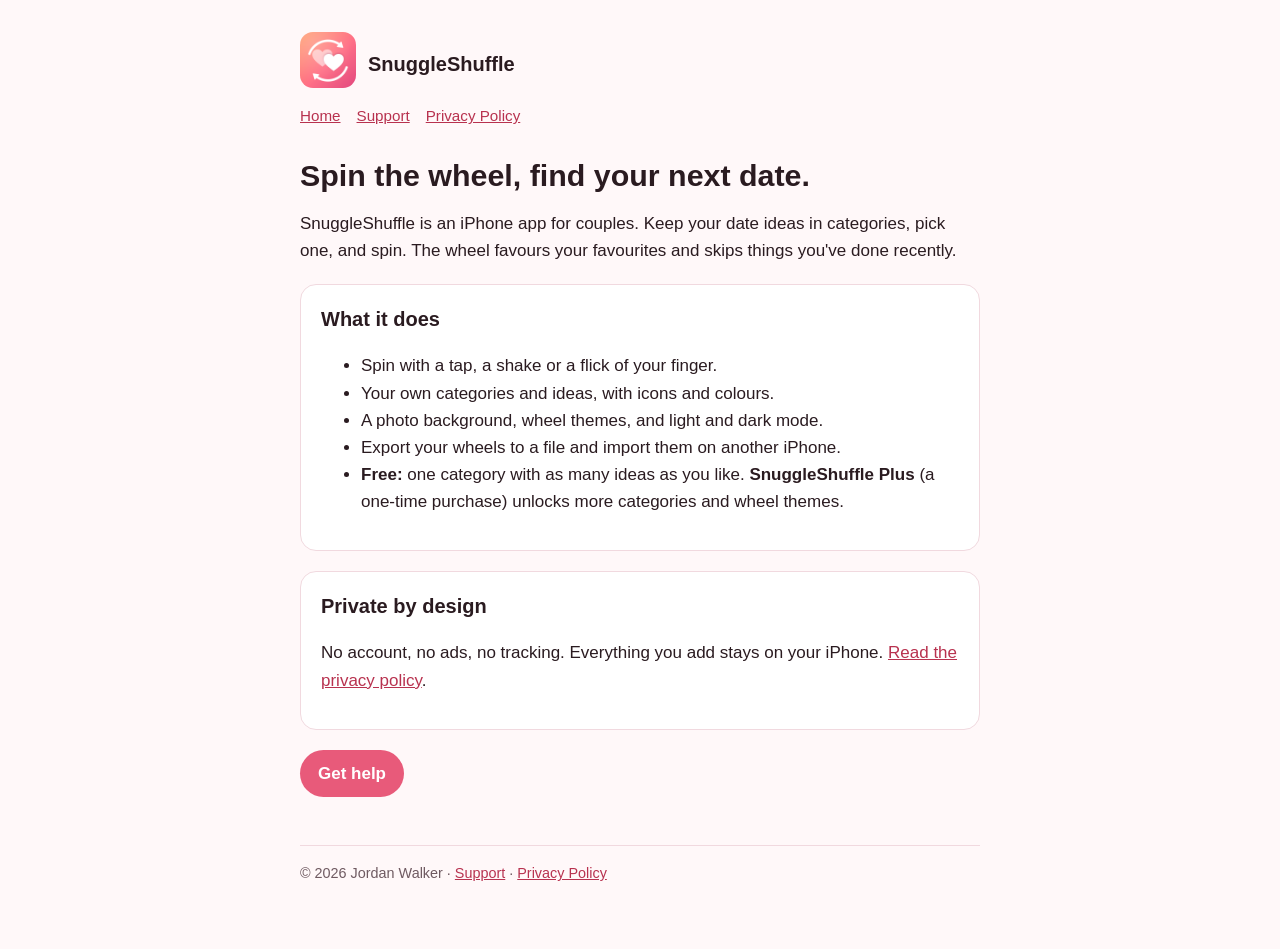
==== index.html @ fb148758 "first commit initial commit" ====
<!doctype html>
<html lang="en-GB">
<head>
  <meta charset="utf-8">
  <meta name="viewport" content="width=device-width, initial-scale=1">
  <title>SnuggleShuffle</title>
  <meta name="description" content="SnuggleShuffle: spin the wheel, find your next date. An iPhone app for couples.">
  <link rel="icon" href="icon.png">
  <link rel="stylesheet" href="style.css">
</head>
<body>
<main>
  <header class="site">
    <a href="./"><img src="icon.png" alt=""></a>
    <a href="./"><strong>SnuggleShuffle</strong></a>
  </header>
  <nav>
    <a href="./">Home</a>
    <a href="support.html">Support</a>
    <a href="privacy.html">Privacy Policy</a>
  </nav>

  <h1>Spin the wheel, find your next date.</h1>
  <p>SnuggleShuffle is an iPhone app for couples. Keep your date ideas in categories, pick one, and spin. The wheel favours your favourites and skips things you've done recently.</p>

  <div class="card">
    <h2 style="margin-top:0">What it does</h2>
    <ul>
      <li>Spin with a tap, a shake or a flick of your finger.</li>
      <li>Your own categories and ideas, with icons and colours.</li>
      <li>A photo background, wheel themes, and light and dark mode.</li>
      <li>Export your wheels to a file and import them on another iPhone.</li>
      <li><strong>Free:</strong> one category with as many ideas as you like. <strong>SnuggleShuffle Plus</strong> (a one-time purchase) unlocks more categories and wheel themes.</li>
    </ul>
  </div>

  <div class="card">
    <h2 style="margin-top:0">Private by design</h2>
    <p>No account, no ads, no tracking. Everything you add stays on your iPhone. <a href="privacy.html">Read the privacy policy</a>.</p>
  </div>

  <p><a class="button" href="support.html">Get help</a></p>

  <footer>
    © 2026 Jordan Walker · <a href="support.html">Support</a> · <a href="privacy.html">Privacy Policy</a>
  </footer>
</main>
</body>
</html>
---- style.css ----
/* SnuggleShuffle site: plain, self-contained, no external resources. */
:root {
  --bg: #fff8f9;
  --surface: #ffffff;
  --text: #2a1b20;
  --muted: #6f5a61;
  --accent: #e85a7a;
  --accent-ink: #b8324f;
  --border: #f1d9df;
  color-scheme: light dark;
}

@media (prefers-color-scheme: dark) {
  :root {
    --bg: #17100f;
    --surface: #221819;
    --text: #f6eaec;
    --muted: #c3aab1;
    --accent: #ff7a95;
    --accent-ink: #ff9bb0;
    --border: #3a2a2e;
  }
}

* { box-sizing: border-box; }

body {
  margin: 0;
  background: var(--bg);
  color: var(--text);
  font: 17px/1.6 -apple-system, BlinkMacSystemFont, "Segoe UI", Roboto, Helvetica, Arial, sans-serif;
}

main {
  max-width: 720px;
  margin: 0 auto;
  padding: 32px 20px 64px;
}

header.site {
  display: flex;
  align-items: center;
  gap: 12px;
  margin-bottom: 8px;
}

header.site img {
  width: 56px;
  height: 56px;
  border-radius: 13px;
}

header.site a { color: inherit; text-decoration: none; }
header.site strong { font-size: 1.25rem; }

nav {
  display: flex;
  flex-wrap: wrap;
  gap: 16px;
  margin: 8px 0 28px;
  font-size: 0.95rem;
}

a { color: var(--accent-ink); }
a:hover { color: var(--accent); }

h1 { font-size: 1.9rem; line-height: 1.2; margin: 0 0 6px; }
h2 { font-size: 1.25rem; margin: 32px 0 8px; }
h3 { font-size: 1.05rem; margin: 20px 0 4px; }
p, li { color: var(--text); }
.muted { color: var(--muted); font-size: 0.95rem; }

.card {
  background: var(--surface);
  border: 1px solid var(--border);
  border-radius: 16px;
  padding: 18px 20px;
  margin: 20px 0;
}

.button {
  display: inline-block;
  background: var(--accent);
  color: #fff;
  padding: 10px 18px;
  border-radius: 999px;
  text-decoration: none;
  font-weight: 600;
}
.button:hover { color: #fff; filter: brightness(1.05); }

footer {
  margin-top: 48px;
  padding-top: 16px;
  border-top: 1px solid var(--border);
  color: var(--muted);
  font-size: 0.9rem;
}
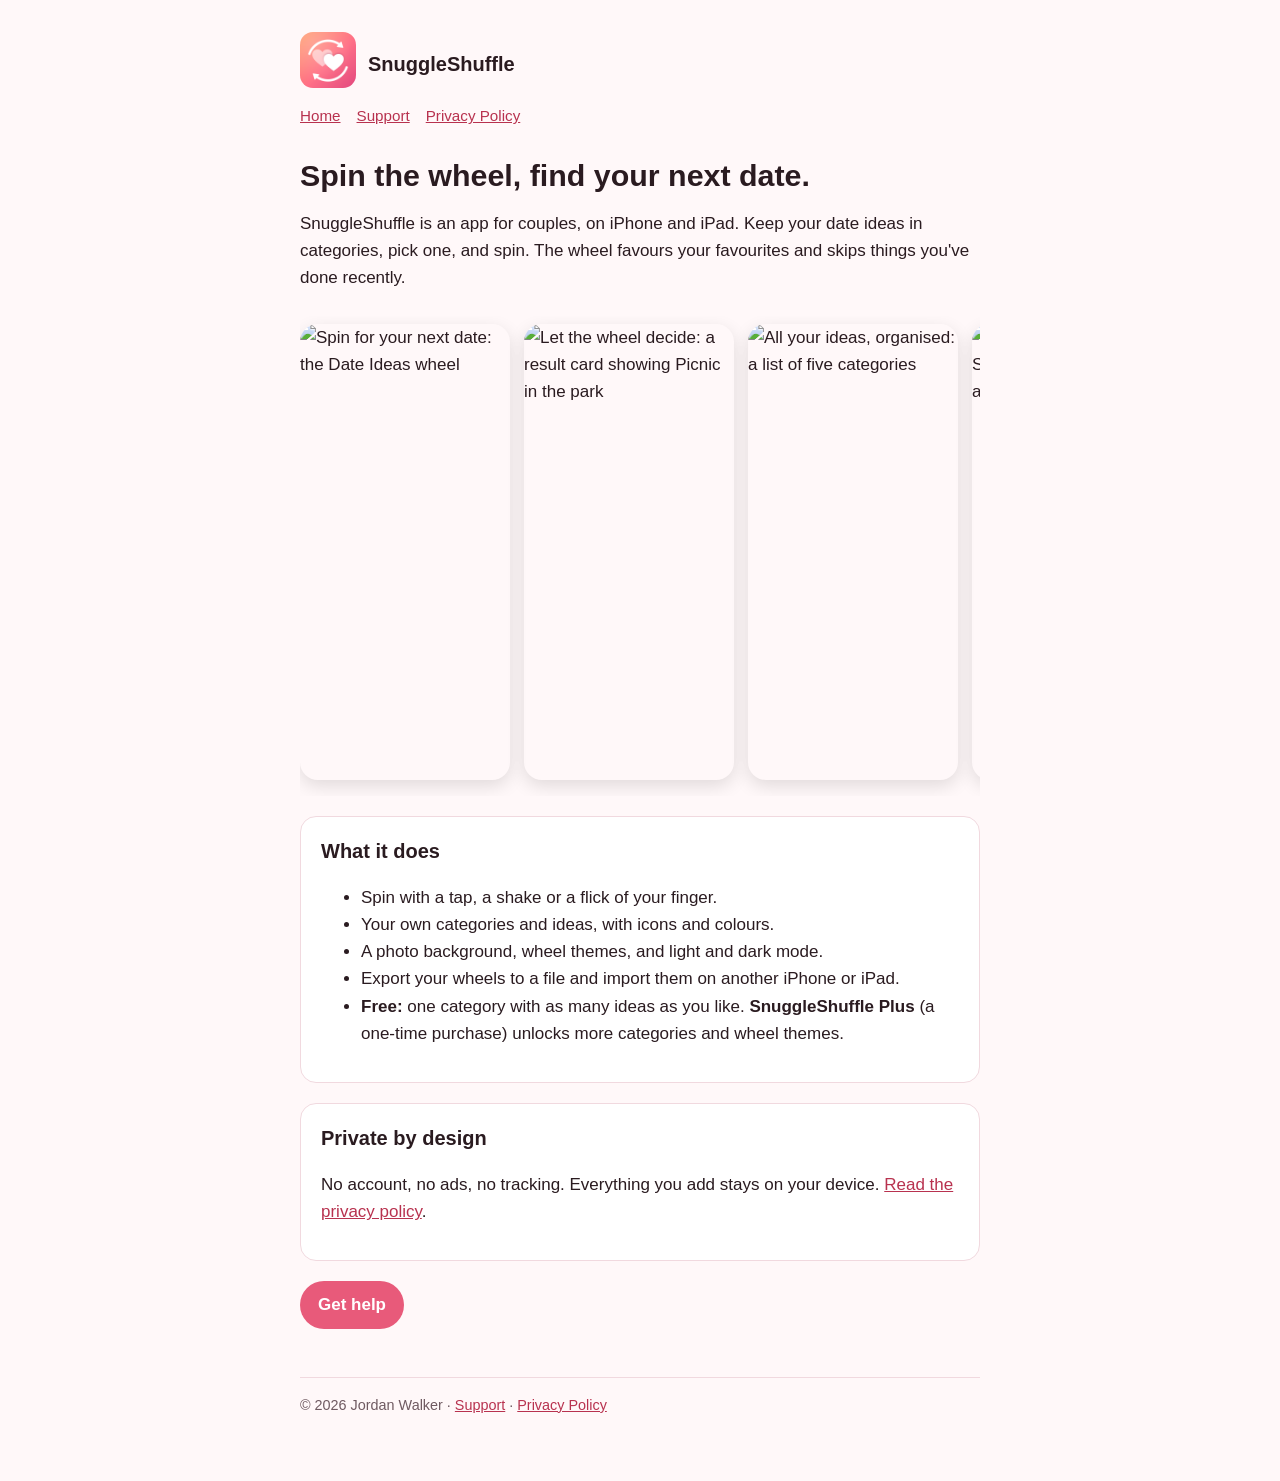
==== commit 59a9564d: "Updated to include iPad" ====
--- a/index.html
+++ b/index.html
@@ -4,7 +4,7 @@
   <meta charset="utf-8">
   <meta name="viewport" content="width=device-width, initial-scale=1">
   <title>SnuggleShuffle</title>
-  <meta name="description" content="SnuggleShuffle: spin the wheel, find your next date. An iPhone app for couples.">
+  <meta name="description" content="SnuggleShuffle: spin the wheel, find your next date. An app for couples on iPhone and iPad.">
   <link rel="icon" href="icon.png">
   <link rel="stylesheet" href="style.css">
 </head>
@@ -21,7 +21,16 @@
   </nav>
 
   <h1>Spin the wheel, find your next date.</h1>
-  <p>SnuggleShuffle is an iPhone app for couples. Keep your date ideas in categories, pick one, and spin. The wheel favours your favourites and skips things you've done recently.</p>
+  <p>SnuggleShuffle is an app for couples, on iPhone and iPad. Keep your date ideas in categories, pick one, and spin. The wheel favours your favourites and skips things you've done recently.</p>
+
+  <div class="gallery" role="list" aria-label="App screenshots">
+    <img role="listitem" src="images/shot-01.jpg" width="480" height="1043" loading="lazy" alt="Spin for your next date: the Date Ideas wheel">
+    <img role="listitem" src="images/shot-02.jpg" width="480" height="1043" loading="lazy" alt="Let the wheel decide: a result card showing Picnic in the park">
+    <img role="listitem" src="images/shot-03.jpg" width="480" height="1043" loading="lazy" alt="All your ideas, organised: a list of five categories">
+    <img role="listitem" src="images/shot-04.jpg" width="480" height="1043" loading="lazy" alt="Make it yours: a colourful Sunset-themed wheel across every category">
+    <img role="listitem" src="images/shot-05.jpg" width="480" height="1043" loading="lazy" alt="Your photo, behind the wheel: a bright wheel over a soft photo background">
+    <img role="listitem" src="images/shot-06.jpg" width="480" height="1043" loading="lazy" alt="One-time Plus, no subscription: the SnuggleShuffle Plus screen">
+  </div>
 
   <div class="card">
     <h2 style="margin-top:0">What it does</h2>
@@ -29,14 +38,14 @@
       <li>Spin with a tap, a shake or a flick of your finger.</li>
       <li>Your own categories and ideas, with icons and colours.</li>
       <li>A photo background, wheel themes, and light and dark mode.</li>
-      <li>Export your wheels to a file and import them on another iPhone.</li>
+      <li>Export your wheels to a file and import them on another iPhone or iPad.</li>
       <li><strong>Free:</strong> one category with as many ideas as you like. <strong>SnuggleShuffle Plus</strong> (a one-time purchase) unlocks more categories and wheel themes.</li>
     </ul>
   </div>
 
   <div class="card">
     <h2 style="margin-top:0">Private by design</h2>
-    <p>No account, no ads, no tracking. Everything you add stays on your iPhone. <a href="privacy.html">Read the privacy policy</a>.</p>
+    <p>No account, no ads, no tracking. Everything you add stays on your device. <a href="privacy.html">Read the privacy policy</a>.</p>
   </div>
 
   <p><a class="button" href="support.html">Get help</a></p>
--- a/style.css
+++ b/style.css
@@ -89,6 +89,30 @@
 }
 .button:hover { color: #fff; filter: brightness(1.05); }
 
+/* Swipeable row of screenshots; snaps one image at a time on phones. */
+.gallery {
+  display: flex;
+  gap: 14px;
+  overflow-x: auto;
+  scroll-snap-type: x mandatory;
+  padding: 8px 2px 16px;
+  margin: 24px 0 8px;
+  -webkit-overflow-scrolling: touch;
+}
+
+.gallery img {
+  flex: 0 0 auto;
+  width: 200px;
+  height: auto;
+  border-radius: 18px;
+  scroll-snap-align: start;
+  box-shadow: 0 6px 18px rgba(0, 0, 0, 0.12);
+}
+
+@media (min-width: 720px) {
+  .gallery img { width: 210px; }
+}
+
 footer {
   margin-top: 48px;
   padding-top: 16px;
